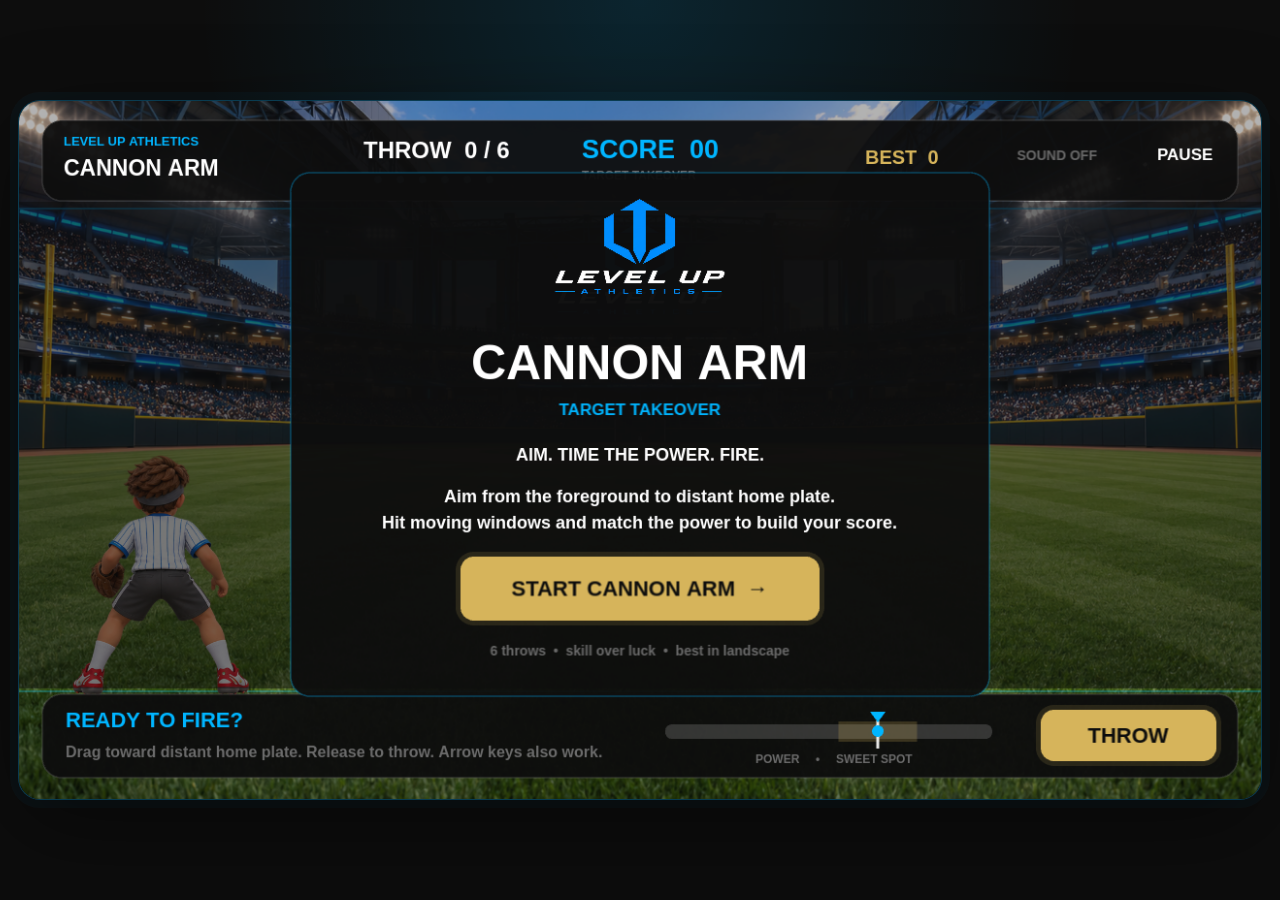
==== assets/games/cannon-arm/index.html @ 6741b106 "Add Cannon Arm as a 4th arcade game New embedded Phaser game (lua-wild-cannon-arm v0.1.4) alongside " ====
<!doctype html>
<html lang="en">
  <head>
    <meta charset="UTF-8" />
    <meta name="viewport" content="width=device-width, initial-scale=1.0, viewport-fit=cover" />
    <meta name="theme-color" content="#0d0d0d" />
    <title>Cannon Arm | Level Up Athletics</title>
    <script type="module" crossorigin src="./assets/index-CnN6co2n.js"></script>
    <link rel="stylesheet" crossorigin href="./assets/index-BLU3HbI1.css">
  </head>
  <body>
    <main class="game-shell" aria-label="Level Up Athletics Cannon Arm game">
      <div id="game"></div>
      <p id="assistive-copy" class="sr-only" aria-live="polite"></p>
    </main>
  </body>
</html>
---- assets/games/cannon-arm/assets/index-BLU3HbI1.css ----
:root{color-scheme:dark;font-family:Inter,ui-sans-serif,system-ui,-apple-system,BlinkMacSystemFont,Segoe UI,sans-serif;background:#0d0d0d}*{box-sizing:border-box}html,body{min-width:320px;min-height:100%;margin:0;background:radial-gradient(circle at 50% 0%,rgba(0,181,255,.14),transparent 40%),#0d0d0d}body{display:grid;min-height:100vh;place-items:center;padding:18px}.game-shell{width:min(1320px,100%);overflow:hidden;border:1px solid rgba(0,181,255,.28);border-radius:22px;background:#0d0d0d;box-shadow:0 24px 90px #00000073,0 0 0 8px #00b5ff0a}#game{width:100%;aspect-ratio:16 / 9;min-height:320px}#game canvas{display:block;width:100%!important;height:100%!important;touch-action:manipulation}.sr-only{position:absolute;width:1px;height:1px;padding:0;margin:-1px;overflow:hidden;clip:rect(0,0,0,0);white-space:nowrap;border:0}@media(max-width:560px){body{padding:0}.game-shell{width:100%;border-width:0;border-radius:0}}
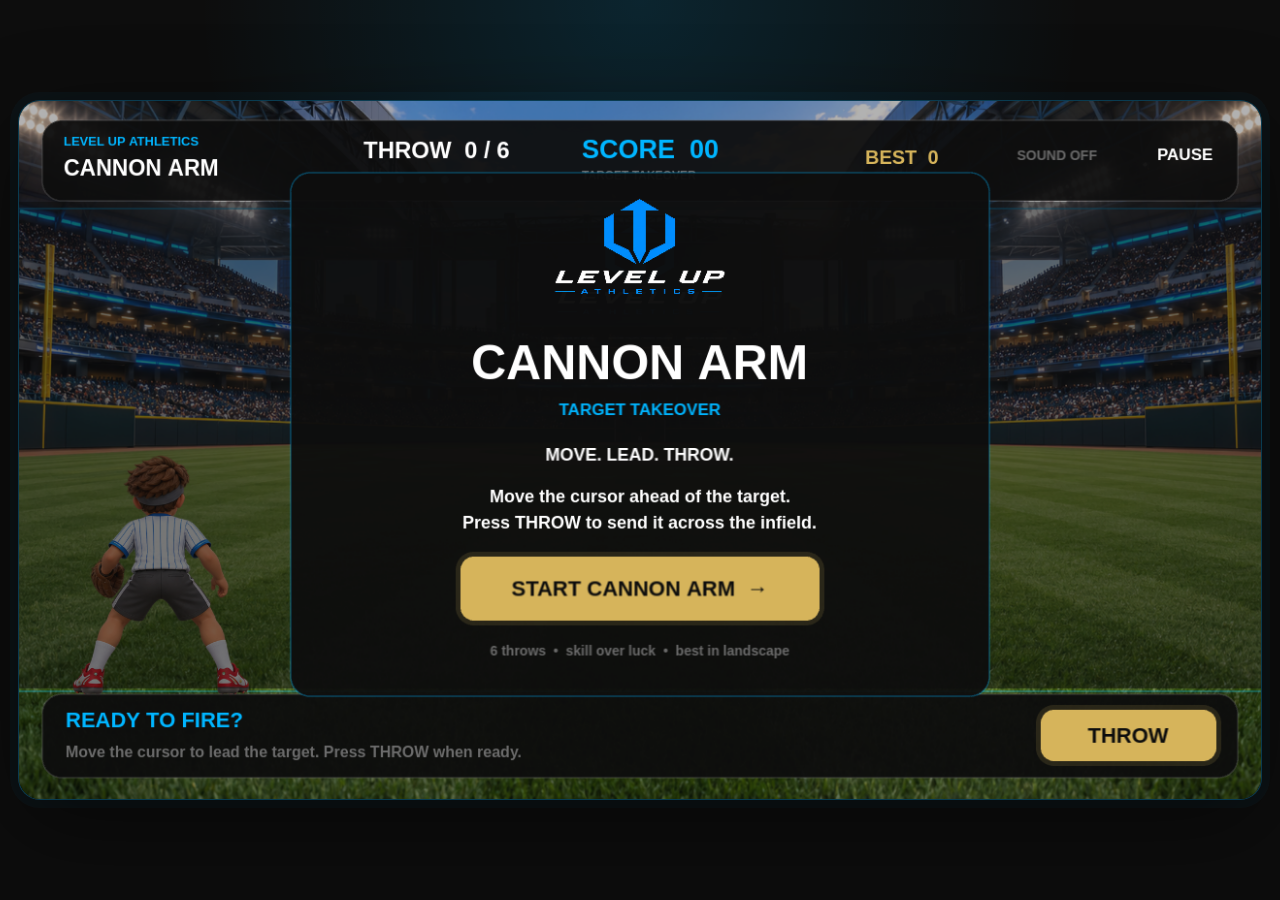
==== commit a2ed992f: "Swap Cannon Arm to the "Move. Lead. Throw." mechanic (v0.1.6) Pure asset swap - replaces assets/game" ====
--- a/assets/games/cannon-arm/index.html
+++ b/assets/games/cannon-arm/index.html
@@ -5,7 +5,7 @@
     <meta name="viewport" content="width=device-width, initial-scale=1.0, viewport-fit=cover" />
     <meta name="theme-color" content="#0d0d0d" />
     <title>Cannon Arm | Level Up Athletics</title>
-    <script type="module" crossorigin src="./assets/index-CnN6co2n.js"></script>
+    <script type="module" crossorigin src="./assets/index-BtSKXYSR.js"></script>
     <link rel="stylesheet" crossorigin href="./assets/index-BLU3HbI1.css">
   </head>
   <body>
